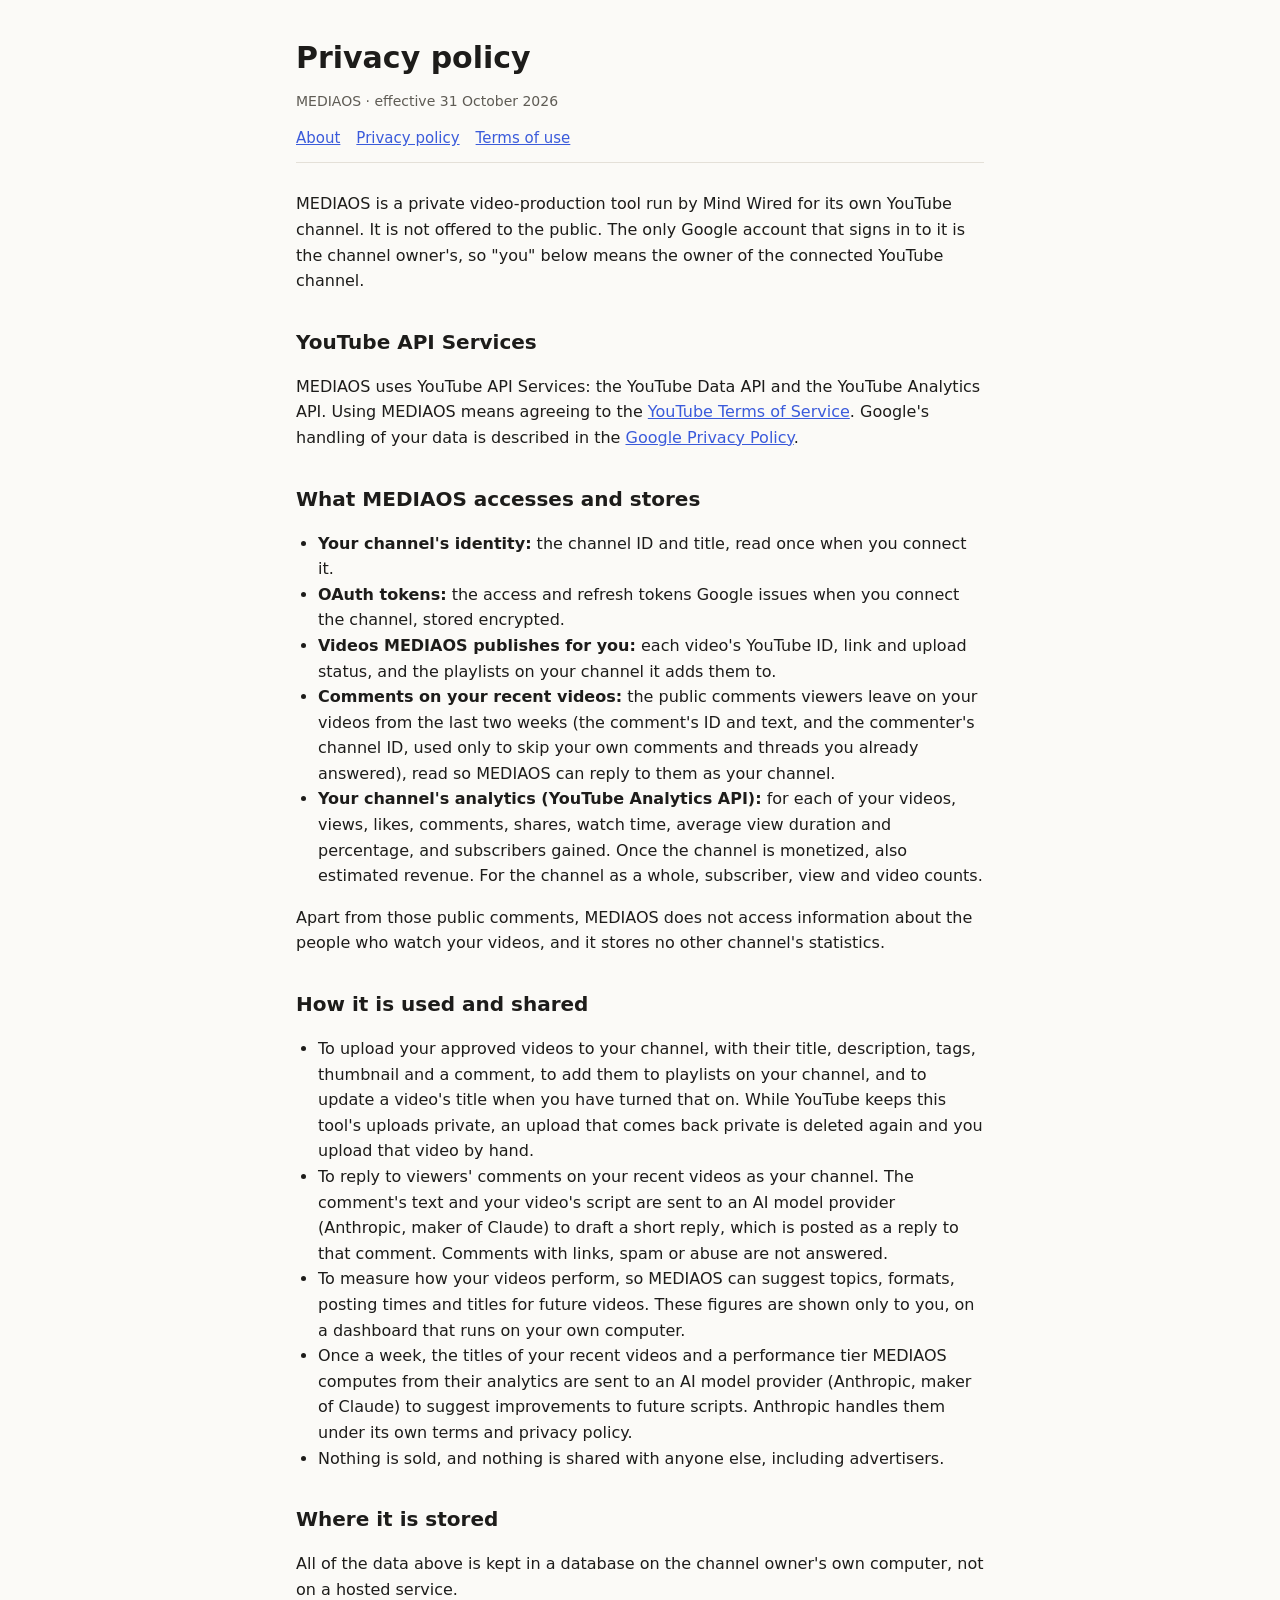
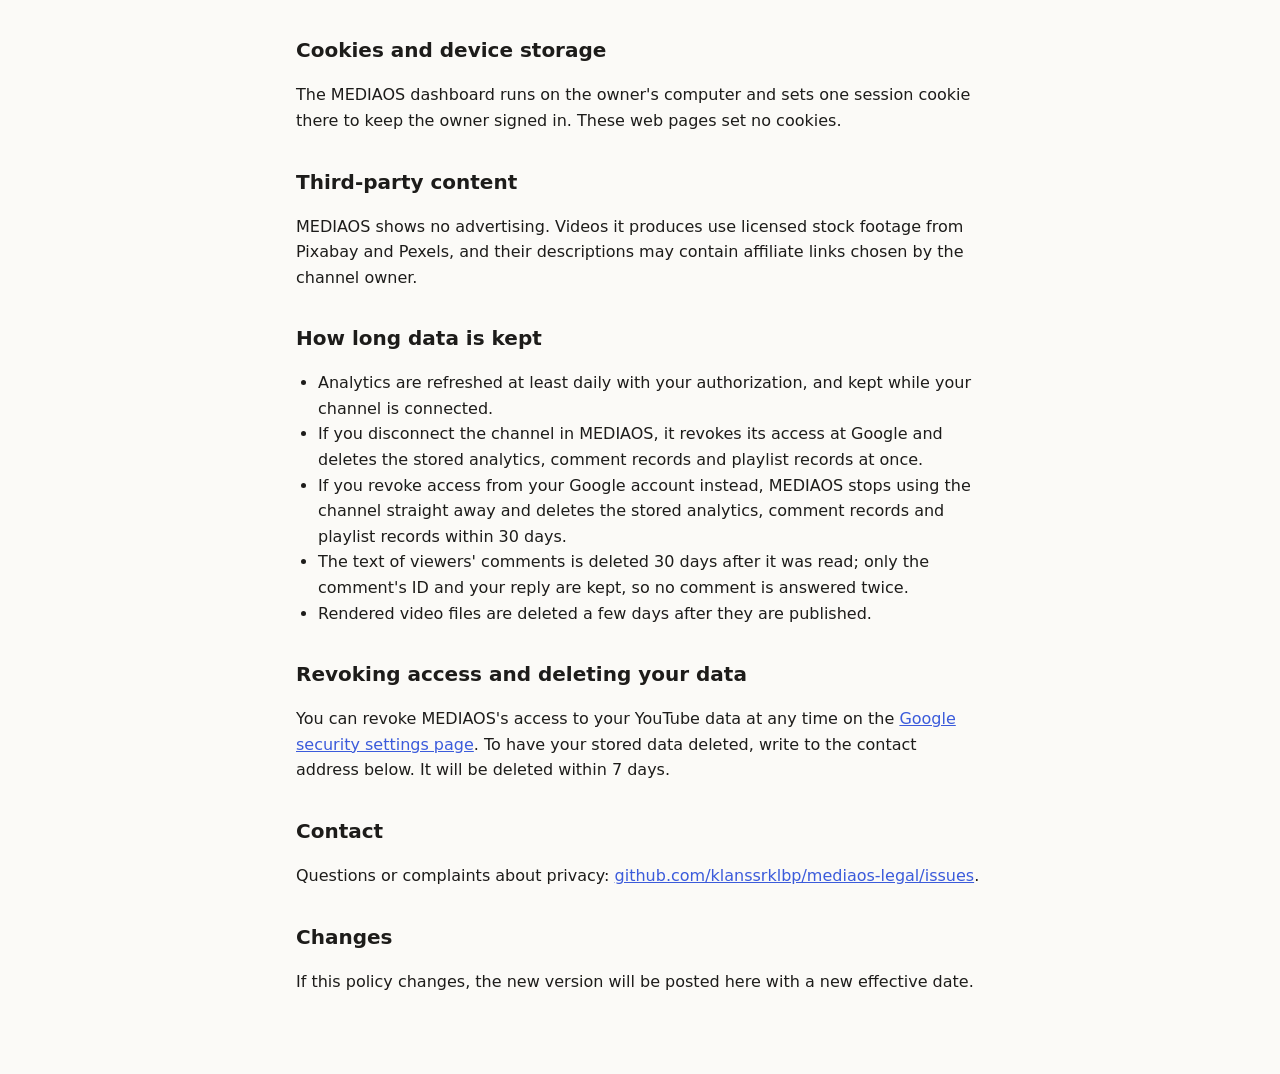
==== privacy.html @ 4d479176 "About, privacy policy and terms of use for MEDIAOS" ====
<!doctype html>
<html lang="en">
<head>
<meta charset="utf-8">
<meta name="viewport" content="width=device-width, initial-scale=1">
<title>MEDIAOS Privacy Policy</title>
<link rel="stylesheet" href="style.css">
</head>
<body>
<main>
<header>
  <h1>Privacy policy</h1>
  <p class="muted">MEDIAOS · effective 31 October 2026</p>
  <nav><a href="index.html">About</a><a href="privacy.html">Privacy policy</a><a href="terms.html">Terms of use</a></nav>
</header>

<p>MEDIAOS is a private video-production tool run by Mind Wired for its own YouTube channel. It is not offered to the public.
The only Google account that signs in to it is the channel owner's, so "you" below means the owner of the connected YouTube channel.</p>

<h2>YouTube API Services</h2>
<p>MEDIAOS uses YouTube API Services: the YouTube Data API and the YouTube Analytics API. Using MEDIAOS means agreeing to the
<a href="https://www.youtube.com/t/terms">YouTube Terms of Service</a>. Google's handling of your data is described in the
<a href="https://policies.google.com/privacy">Google Privacy Policy</a>.</p>

<h2>What MEDIAOS accesses and stores</h2>
<ul>
  <li><b>Your channel's identity:</b> the channel ID and title, read once when you connect it.</li>
  <li><b>OAuth tokens:</b> the access and refresh tokens Google issues when you connect the channel, stored encrypted.</li>
  <li><b>Videos MEDIAOS publishes for you:</b> each video's YouTube ID, link and upload status, and the playlists on your channel it adds them to.</li>
  <li><b>Comments on your recent videos:</b> the public comments viewers leave on your videos from the last two weeks (the comment's ID and text, and the commenter's channel ID, used only to skip your own comments and threads you already answered), read so MEDIAOS can reply to them as your channel.</li>
  <li><b>Your channel's analytics (YouTube Analytics API):</b> for each of your videos, views, likes, comments, shares,
    watch time, average view duration and percentage, and subscribers gained. Once the channel is monetized, also estimated revenue.
    For the channel as a whole, subscriber, view and video counts.</li>
</ul>
<p>Apart from those public comments, MEDIAOS does not access information about the people who watch your videos, and it stores no other channel's statistics.</p>

<h2>How it is used and shared</h2>
<ul>
  <li>To upload your approved videos to your channel, with their title, description, tags, thumbnail and a comment, to add them to playlists on your channel, and to update a video's title when you have turned that on. While YouTube keeps this tool's uploads private, an upload that comes back private is deleted again and you upload that video by hand.</li>
  <li>To reply to viewers' comments on your recent videos as your channel. The comment's text and your video's script are sent to an AI model provider (Anthropic, maker of Claude) to draft a short reply, which is posted as a reply to that comment. Comments with links, spam or abuse are not answered.</li>
  <li>To measure how your videos perform, so MEDIAOS can suggest topics, formats, posting times and titles for future videos.
    These figures are shown only to you, on a dashboard that runs on your own computer.</li>
  <li>Once a week, the titles of your recent videos and a performance tier MEDIAOS computes from their analytics are sent to an AI model provider
    (Anthropic, maker of Claude) to suggest improvements to future scripts. Anthropic handles them under its own terms and privacy policy.</li>
  <li>Nothing is sold, and nothing is shared with anyone else, including advertisers.</li>
</ul>

<h2>Where it is stored</h2>
<p>All of the data above is kept in a database on the channel owner's own computer, not on a hosted service.</p>

<h2>Cookies and device storage</h2>
<p>The MEDIAOS dashboard runs on the owner's computer and sets one session cookie there to keep the owner signed in.
These web pages set no cookies.</p>

<h2>Third-party content</h2>
<p>MEDIAOS shows no advertising. Videos it produces use licensed stock footage from Pixabay and Pexels, and their descriptions may contain
affiliate links chosen by the channel owner.</p>

<h2>How long data is kept</h2>
<ul>
  <li>Analytics are refreshed at least daily with your authorization, and kept while your channel is connected.</li>
  <li>If you disconnect the channel in MEDIAOS, it revokes its access at Google and deletes the stored analytics, comment records and playlist records at once.</li>
  <li>If you revoke access from your Google account instead, MEDIAOS stops using the channel straight away and deletes the stored analytics, comment records and playlist records within 30 days.</li>
  <li>The text of viewers' comments is deleted 30 days after it was read; only the comment's ID and your reply are kept, so no comment is answered twice.</li>
  <li>Rendered video files are deleted a few days after they are published.</li>
</ul>

<h2>Revoking access and deleting your data</h2>
<p>You can revoke MEDIAOS's access to your YouTube data at any time on the
<a href="https://security.google.com/settings/security/permissions">Google security settings page</a>.
To have your stored data deleted, write to the contact address below. It will be deleted within 7 days.</p>

<h2>Contact</h2>
<p>Questions or complaints about privacy: <a href="https://github.com/klanssrklbp/mediaos-legal/issues">github.com/klanssrklbp/mediaos-legal/issues</a>.</p>

<h2>Changes</h2>
<p>If this policy changes, the new version will be posted here with a new effective date.</p>
</main>
</body>
</html>
---- style.css ----
:root {
  --bg: #fbfaf7;
  --ink: #1d1c1a;
  --muted: #5f5c55;
  --line: #e4e0d8;
  --accent: #3b5bdb;
}
@media (prefers-color-scheme: dark) {
  :root:not([data-theme="light"]) {
    --bg: #161514;
    --ink: #ecebe7;
    --muted: #a8a49b;
    --line: #2e2c29;
    --accent: #8ea4ff;
  }
}
:root[data-theme="dark"] {
  --bg: #161514;
  --ink: #ecebe7;
  --muted: #a8a49b;
  --line: #2e2c29;
  --accent: #8ea4ff;
}
* { box-sizing: border-box; }
body {
  margin: 0;
  background: var(--bg);
  color: var(--ink);
  font: 16px/1.6 system-ui, -apple-system, "Segoe UI", Roboto, sans-serif;
}
main { max-width: 720px; margin: 0 auto; padding: 40px 16px 64px; }
header { border-bottom: 1px solid var(--line); margin-bottom: 28px; padding-bottom: 12px; }
header nav { display: flex; gap: 16px; flex-wrap: wrap; font-size: 15px; }
h1 { font-size: 30px; line-height: 1.2; margin: 0 0 6px; }
h2 { font-size: 20px; margin: 32px 0 8px; }
p, li { color: var(--ink); }
.muted { color: var(--muted); font-size: 14px; }
a { color: var(--accent); }
ul { padding-left: 22px; }
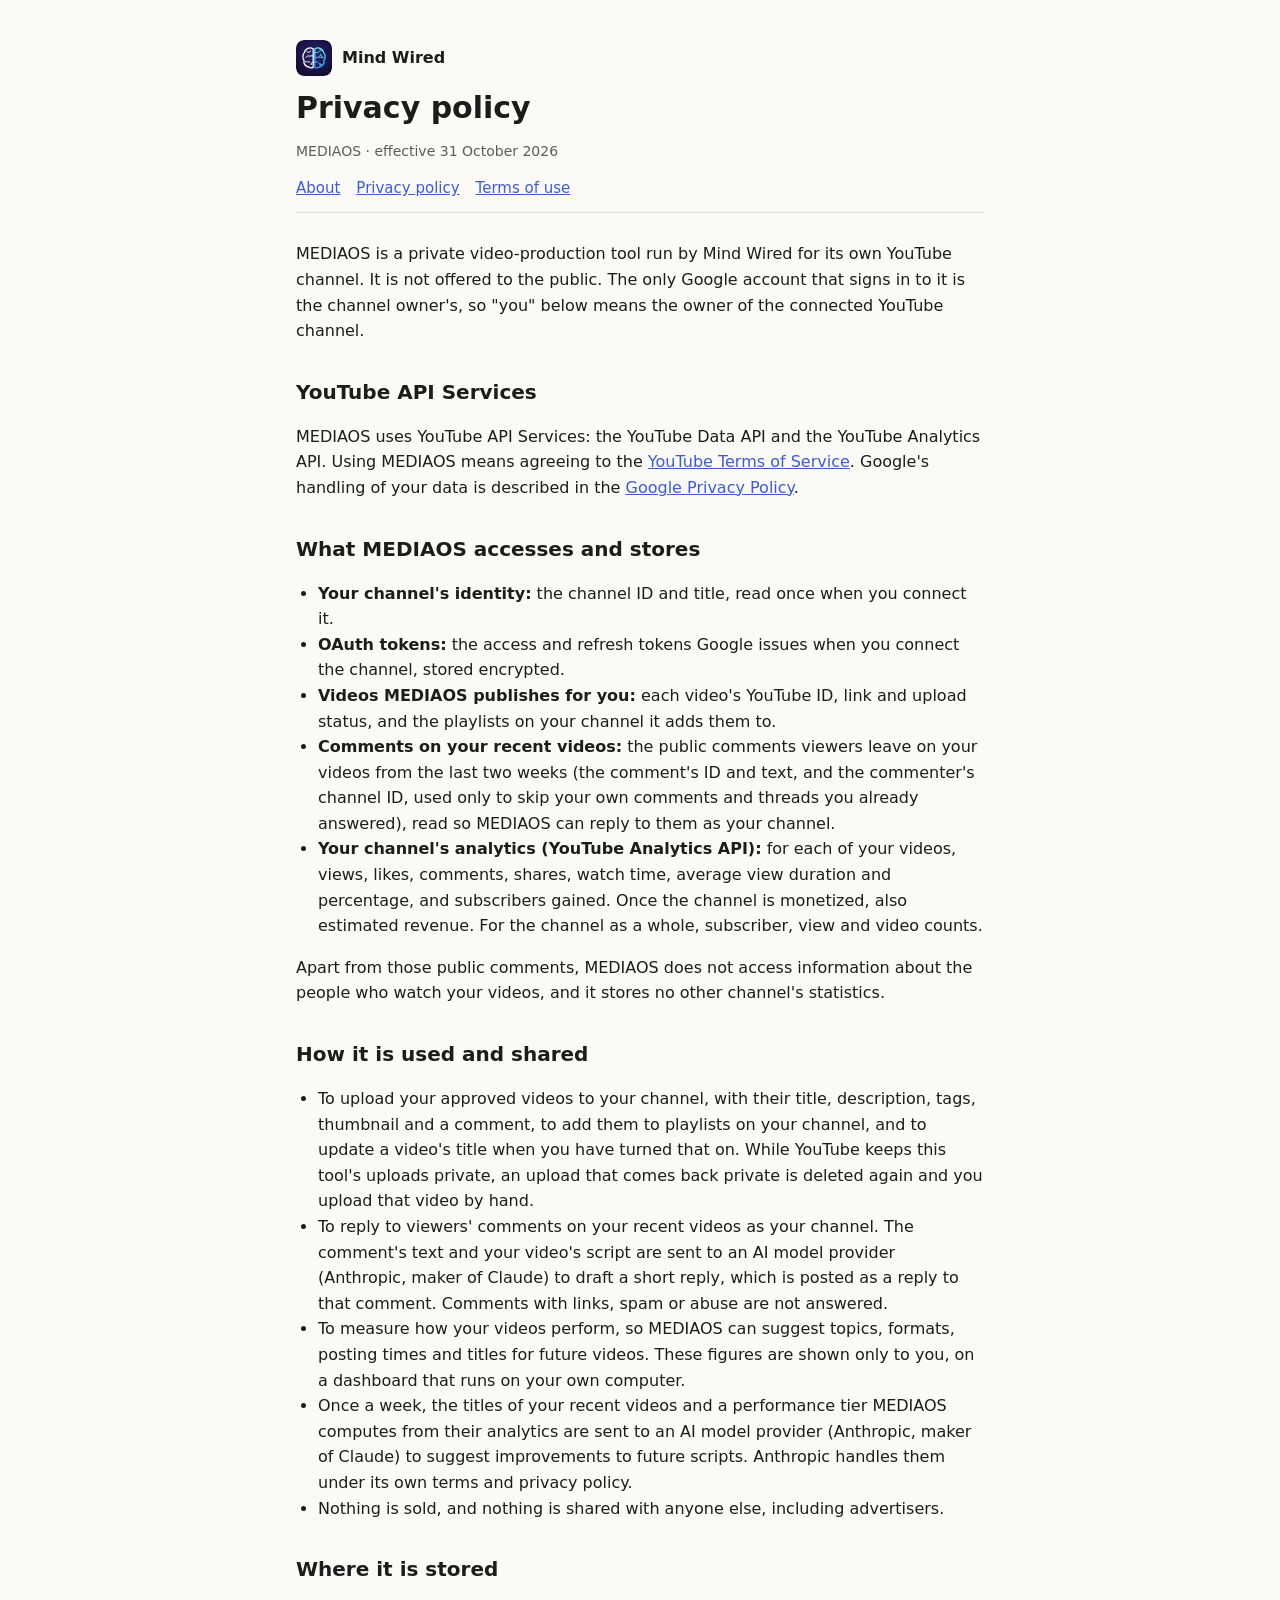
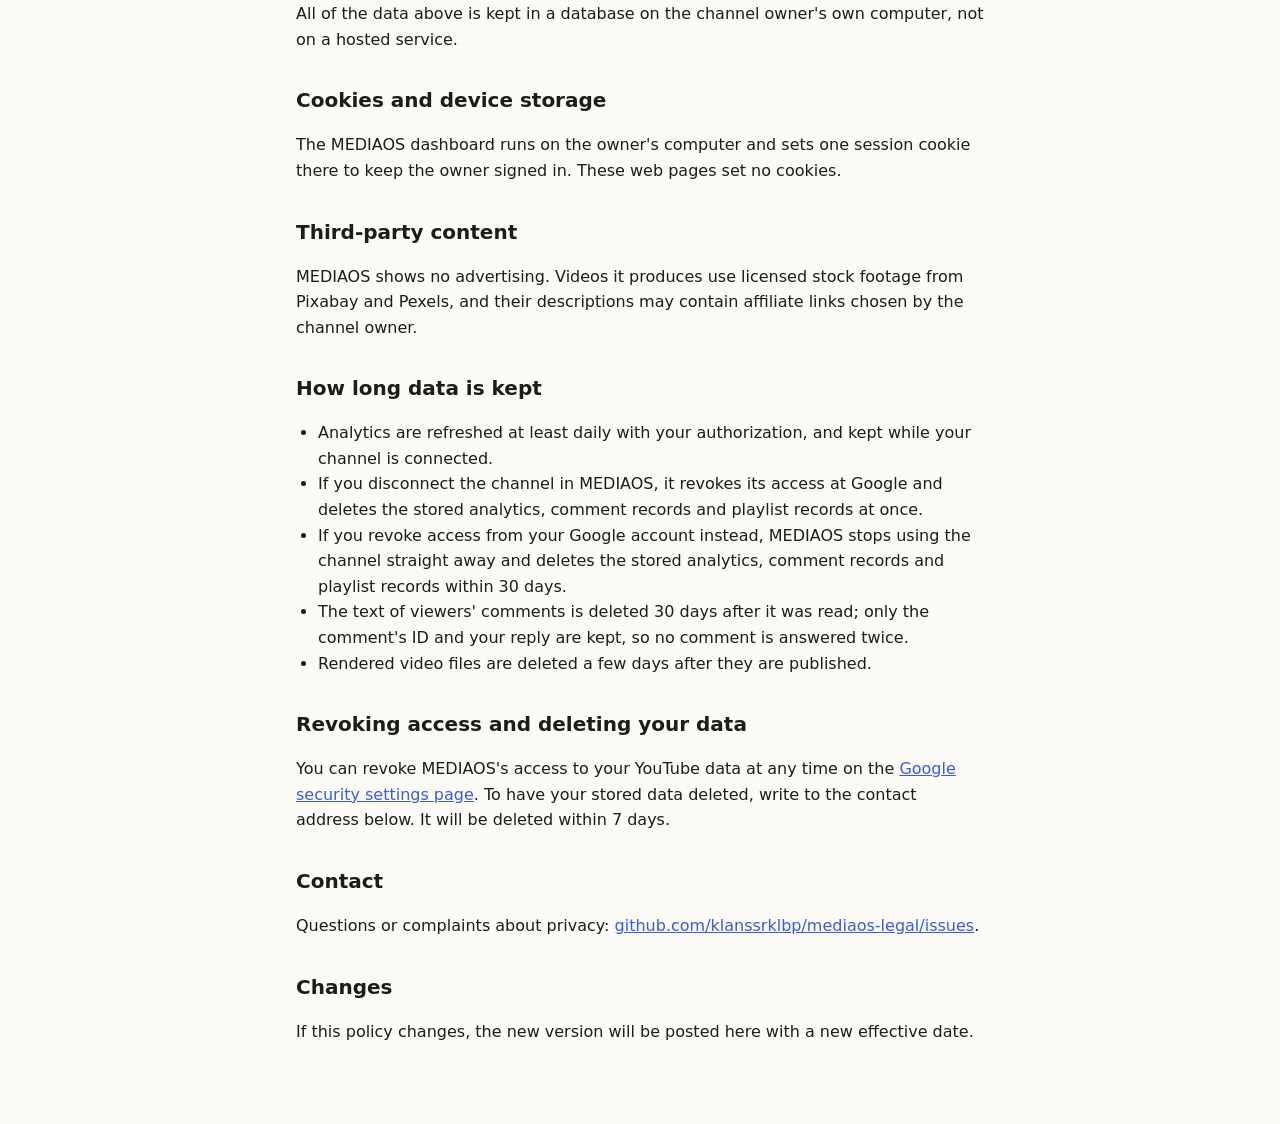
==== commit 28c072d6: "Add the Mind Wired logo" ====
--- a/privacy.html
+++ b/privacy.html
@@ -5,10 +5,12 @@
 <meta name="viewport" content="width=device-width, initial-scale=1">
 <title>MEDIAOS Privacy Policy</title>
 <link rel="stylesheet" href="style.css">
+<link rel="icon" href="icon.svg" type="image/svg+xml">
 </head>
 <body>
 <main>
 <header>
+  <a class="brand" href="index.html"><img src="icon.svg" alt="" width="36" height="36">Mind Wired</a>
   <h1>Privacy policy</h1>
   <p class="muted">MEDIAOS · effective 31 October 2026</p>
   <nav><a href="index.html">About</a><a href="privacy.html">Privacy policy</a><a href="terms.html">Terms of use</a></nav>
--- a/style.css
+++ b/style.css
@@ -37,3 +37,5 @@
 .muted { color: var(--muted); font-size: 14px; }
 a { color: var(--accent); }
 ul { padding-left: 22px; }
+.brand { display: inline-flex; align-items: center; gap: 10px; margin-bottom: 14px; color: var(--ink); font-weight: 700; text-decoration: none; }
+.brand img { border-radius: 8px; }
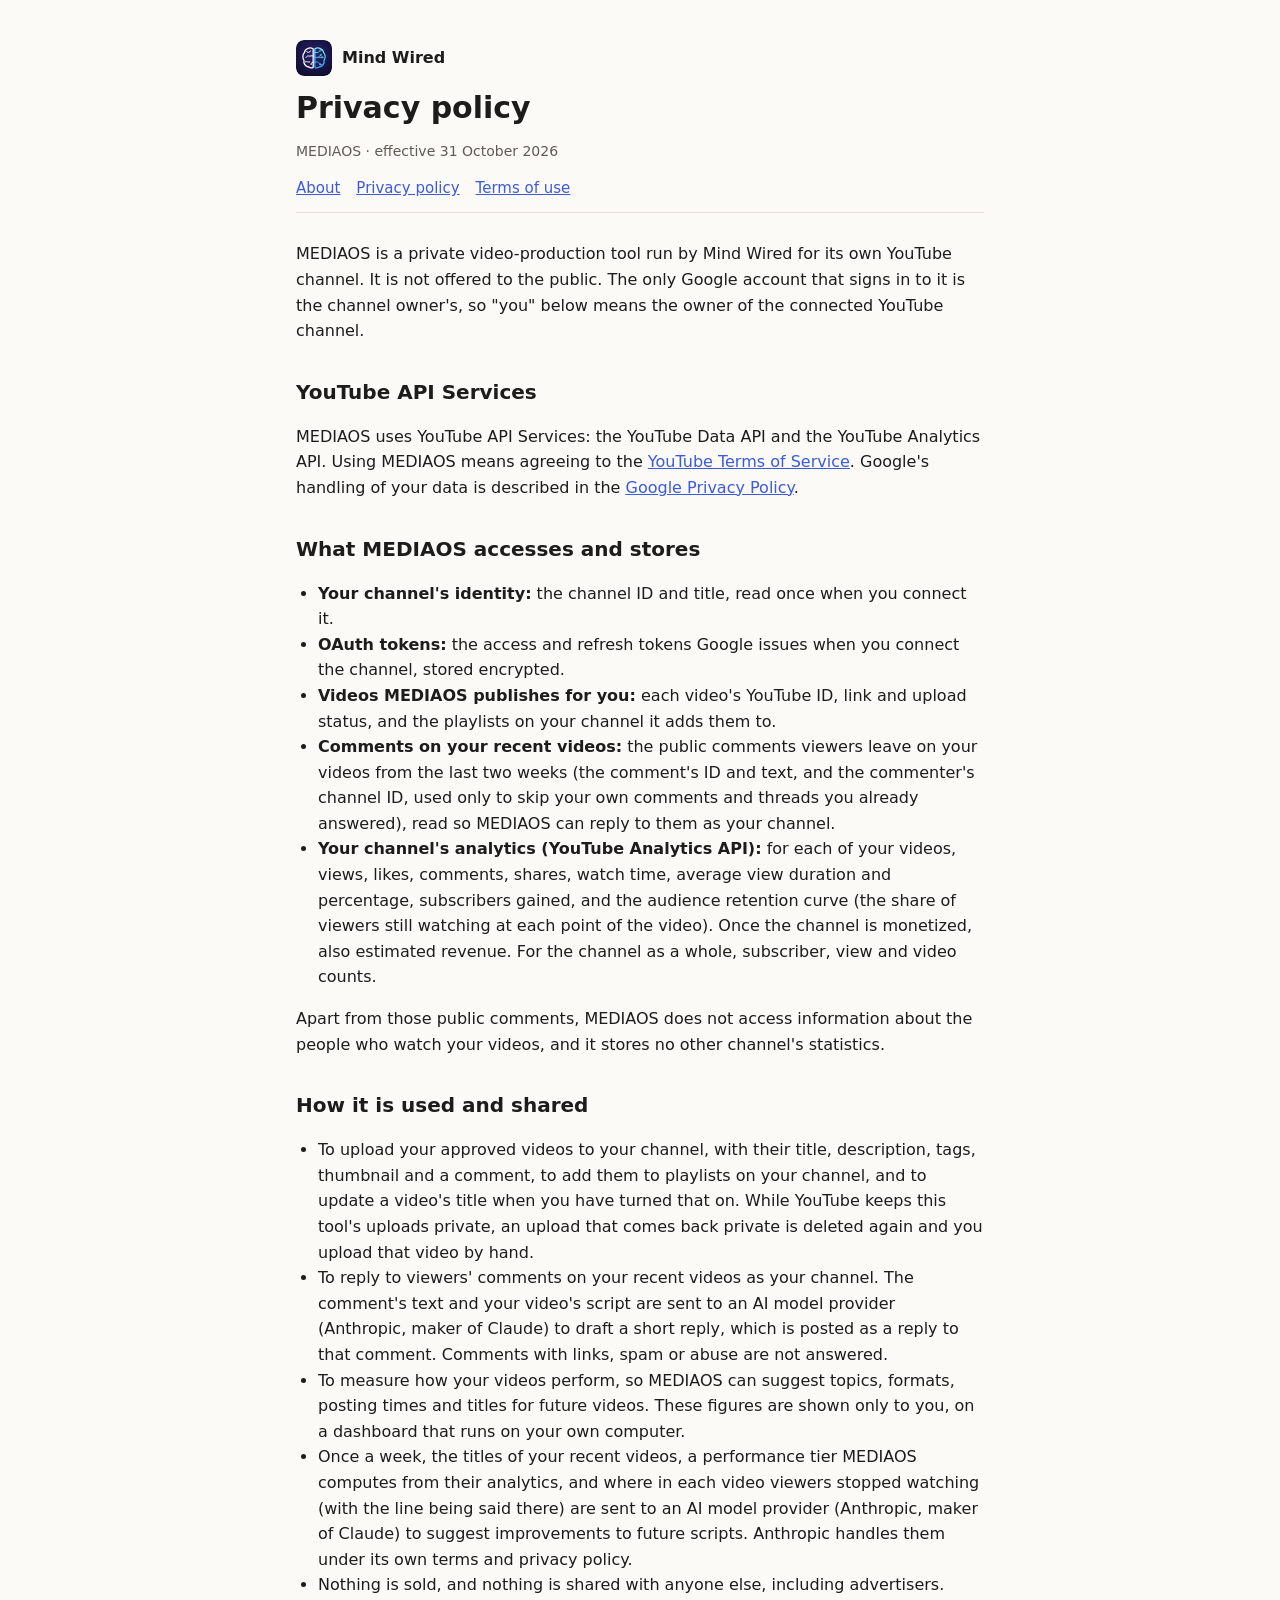
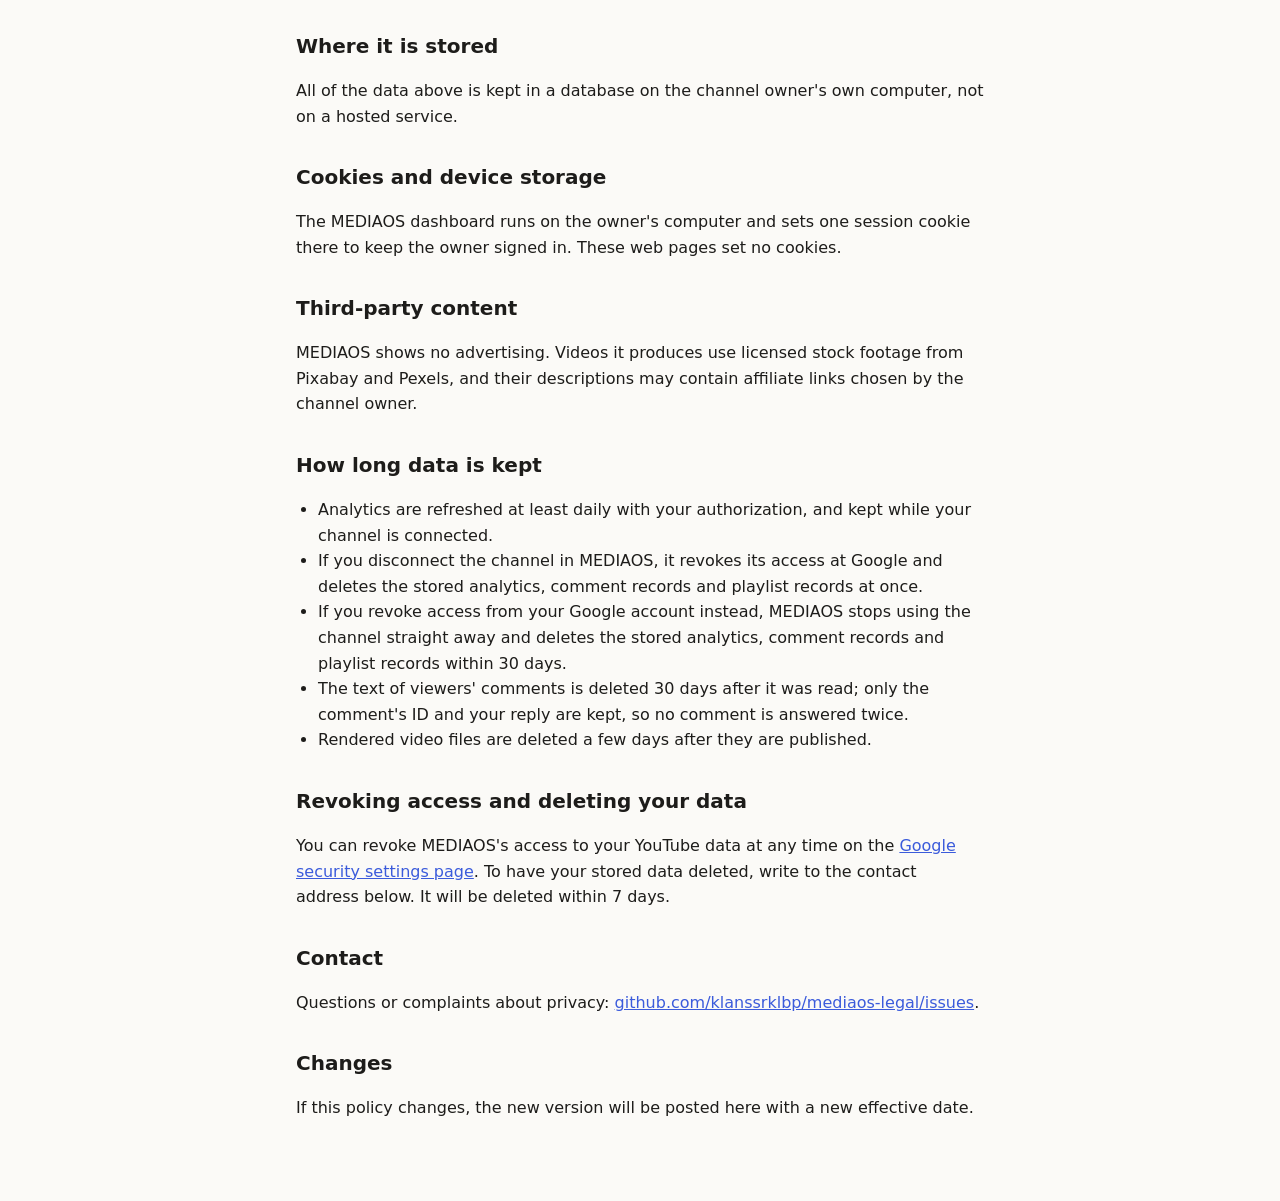
==== commit 5a067c87: "Disclose audience retention and its use in the weekly analysis" ====
--- a/privacy.html
+++ b/privacy.html
@@ -31,7 +31,7 @@
   <li><b>Videos MEDIAOS publishes for you:</b> each video's YouTube ID, link and upload status, and the playlists on your channel it adds them to.</li>
   <li><b>Comments on your recent videos:</b> the public comments viewers leave on your videos from the last two weeks (the comment's ID and text, and the commenter's channel ID, used only to skip your own comments and threads you already answered), read so MEDIAOS can reply to them as your channel.</li>
   <li><b>Your channel's analytics (YouTube Analytics API):</b> for each of your videos, views, likes, comments, shares,
-    watch time, average view duration and percentage, and subscribers gained. Once the channel is monetized, also estimated revenue.
+    watch time, average view duration and percentage, subscribers gained, and the audience retention curve (the share of viewers still watching at each point of the video). Once the channel is monetized, also estimated revenue.
     For the channel as a whole, subscriber, view and video counts.</li>
 </ul>
 <p>Apart from those public comments, MEDIAOS does not access information about the people who watch your videos, and it stores no other channel's statistics.</p>
@@ -42,7 +42,7 @@
   <li>To reply to viewers' comments on your recent videos as your channel. The comment's text and your video's script are sent to an AI model provider (Anthropic, maker of Claude) to draft a short reply, which is posted as a reply to that comment. Comments with links, spam or abuse are not answered.</li>
   <li>To measure how your videos perform, so MEDIAOS can suggest topics, formats, posting times and titles for future videos.
     These figures are shown only to you, on a dashboard that runs on your own computer.</li>
-  <li>Once a week, the titles of your recent videos and a performance tier MEDIAOS computes from their analytics are sent to an AI model provider
+  <li>Once a week, the titles of your recent videos, a performance tier MEDIAOS computes from their analytics, and where in each video viewers stopped watching (with the line being said there) are sent to an AI model provider
     (Anthropic, maker of Claude) to suggest improvements to future scripts. Anthropic handles them under its own terms and privacy policy.</li>
   <li>Nothing is sold, and nothing is shared with anyone else, including advertisers.</li>
 </ul>
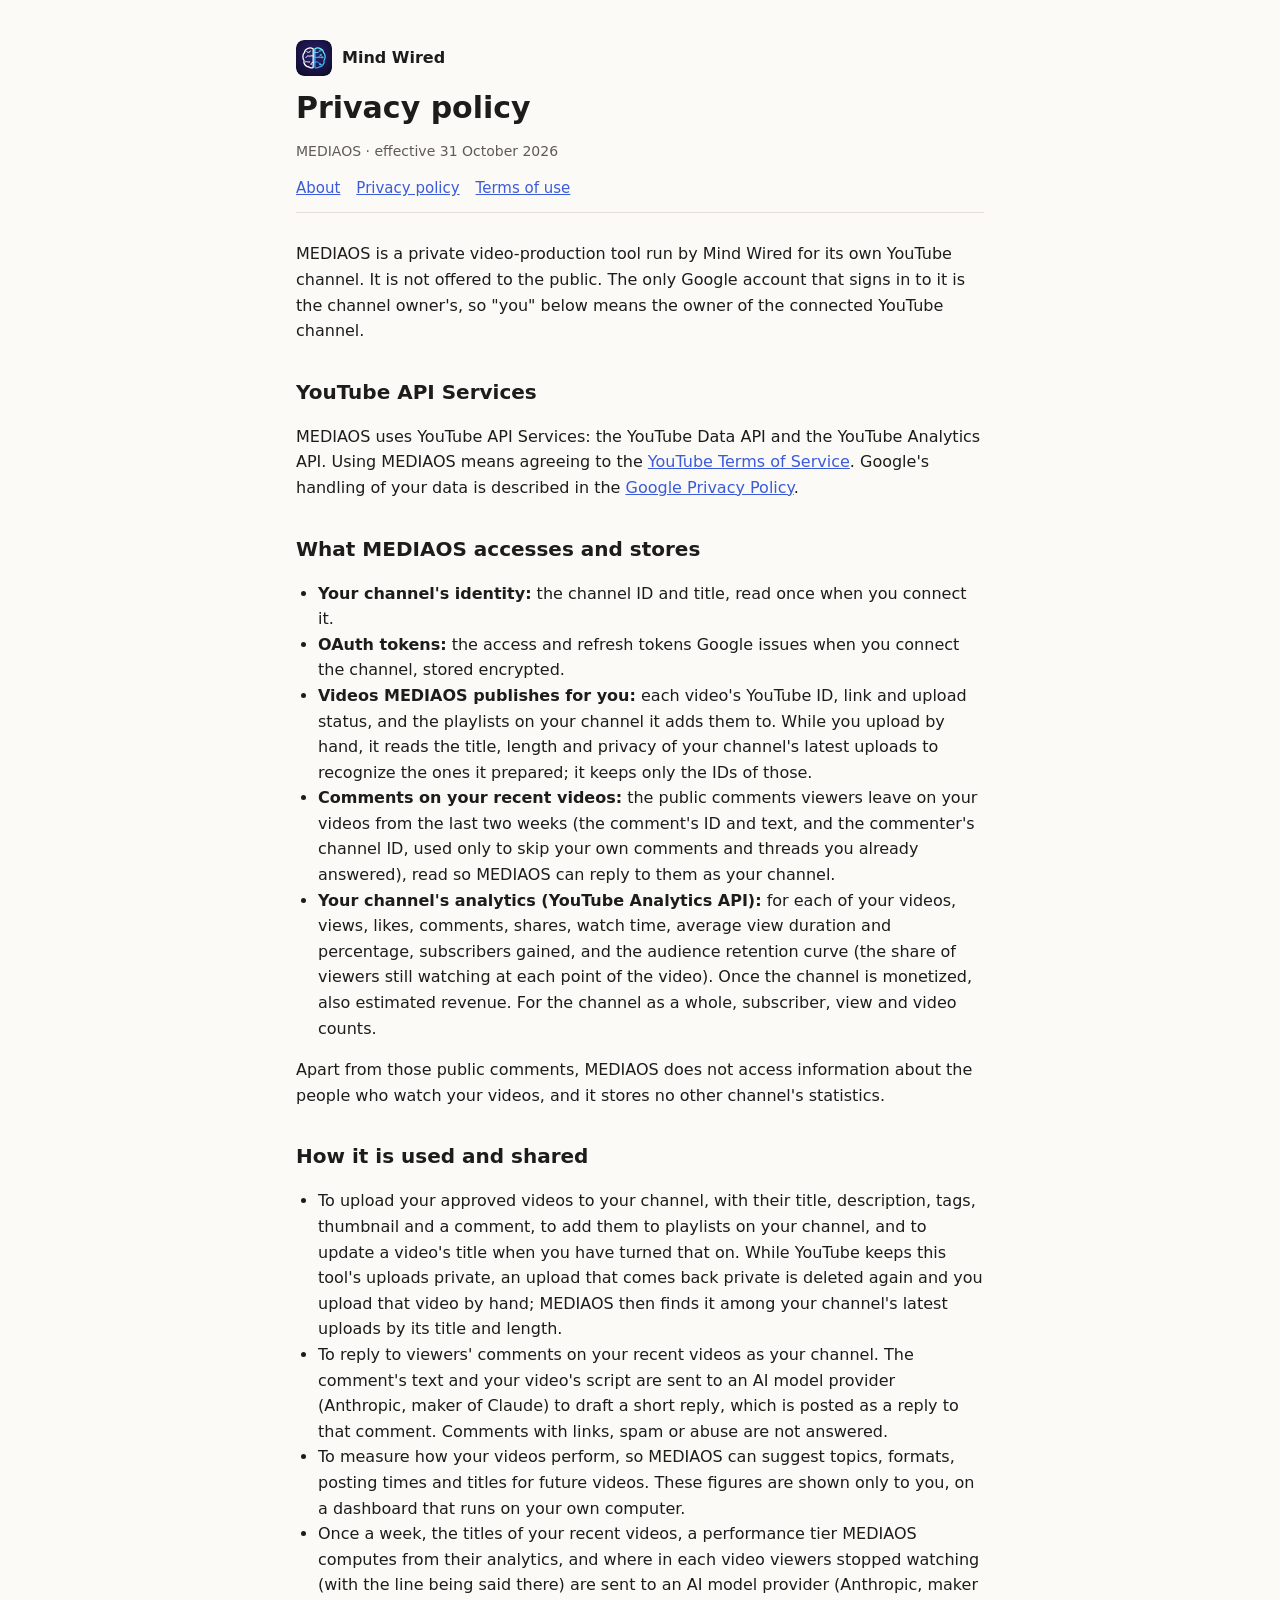
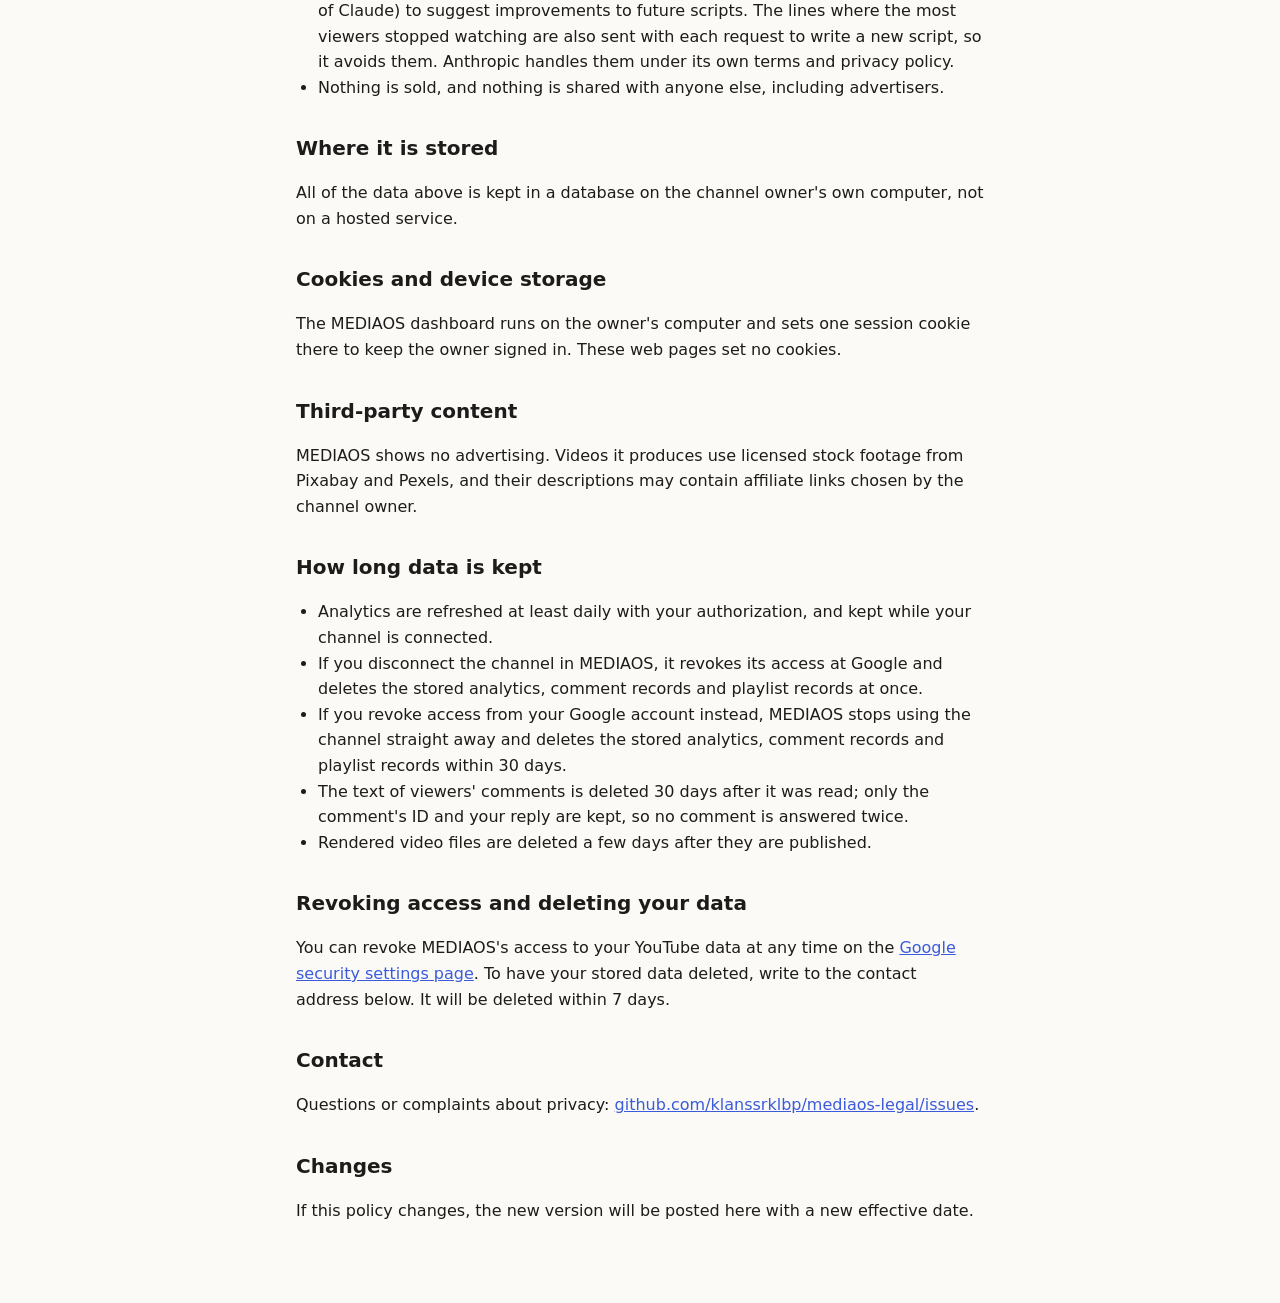
==== commit 31ab458c: "Privacy: finding hand uploads, and retention lines sent with each script" ====
--- a/privacy.html
+++ b/privacy.html
@@ -28,7 +28,7 @@
 <ul>
   <li><b>Your channel's identity:</b> the channel ID and title, read once when you connect it.</li>
   <li><b>OAuth tokens:</b> the access and refresh tokens Google issues when you connect the channel, stored encrypted.</li>
-  <li><b>Videos MEDIAOS publishes for you:</b> each video's YouTube ID, link and upload status, and the playlists on your channel it adds them to.</li>
+  <li><b>Videos MEDIAOS publishes for you:</b> each video's YouTube ID, link and upload status, and the playlists on your channel it adds them to. While you upload by hand, it reads the title, length and privacy of your channel's latest uploads to recognize the ones it prepared; it keeps only the IDs of those.</li>
   <li><b>Comments on your recent videos:</b> the public comments viewers leave on your videos from the last two weeks (the comment's ID and text, and the commenter's channel ID, used only to skip your own comments and threads you already answered), read so MEDIAOS can reply to them as your channel.</li>
   <li><b>Your channel's analytics (YouTube Analytics API):</b> for each of your videos, views, likes, comments, shares,
     watch time, average view duration and percentage, subscribers gained, and the audience retention curve (the share of viewers still watching at each point of the video). Once the channel is monetized, also estimated revenue.
@@ -38,12 +38,12 @@
 
 <h2>How it is used and shared</h2>
 <ul>
-  <li>To upload your approved videos to your channel, with their title, description, tags, thumbnail and a comment, to add them to playlists on your channel, and to update a video's title when you have turned that on. While YouTube keeps this tool's uploads private, an upload that comes back private is deleted again and you upload that video by hand.</li>
+  <li>To upload your approved videos to your channel, with their title, description, tags, thumbnail and a comment, to add them to playlists on your channel, and to update a video's title when you have turned that on. While YouTube keeps this tool's uploads private, an upload that comes back private is deleted again and you upload that video by hand; MEDIAOS then finds it among your channel's latest uploads by its title and length.</li>
   <li>To reply to viewers' comments on your recent videos as your channel. The comment's text and your video's script are sent to an AI model provider (Anthropic, maker of Claude) to draft a short reply, which is posted as a reply to that comment. Comments with links, spam or abuse are not answered.</li>
   <li>To measure how your videos perform, so MEDIAOS can suggest topics, formats, posting times and titles for future videos.
     These figures are shown only to you, on a dashboard that runs on your own computer.</li>
   <li>Once a week, the titles of your recent videos, a performance tier MEDIAOS computes from their analytics, and where in each video viewers stopped watching (with the line being said there) are sent to an AI model provider
-    (Anthropic, maker of Claude) to suggest improvements to future scripts. Anthropic handles them under its own terms and privacy policy.</li>
+    (Anthropic, maker of Claude) to suggest improvements to future scripts. The lines where the most viewers stopped watching are also sent with each request to write a new script, so it avoids them. Anthropic handles them under its own terms and privacy policy.</li>
   <li>Nothing is sold, and nothing is shared with anyone else, including advertisers.</li>
 </ul>
 
